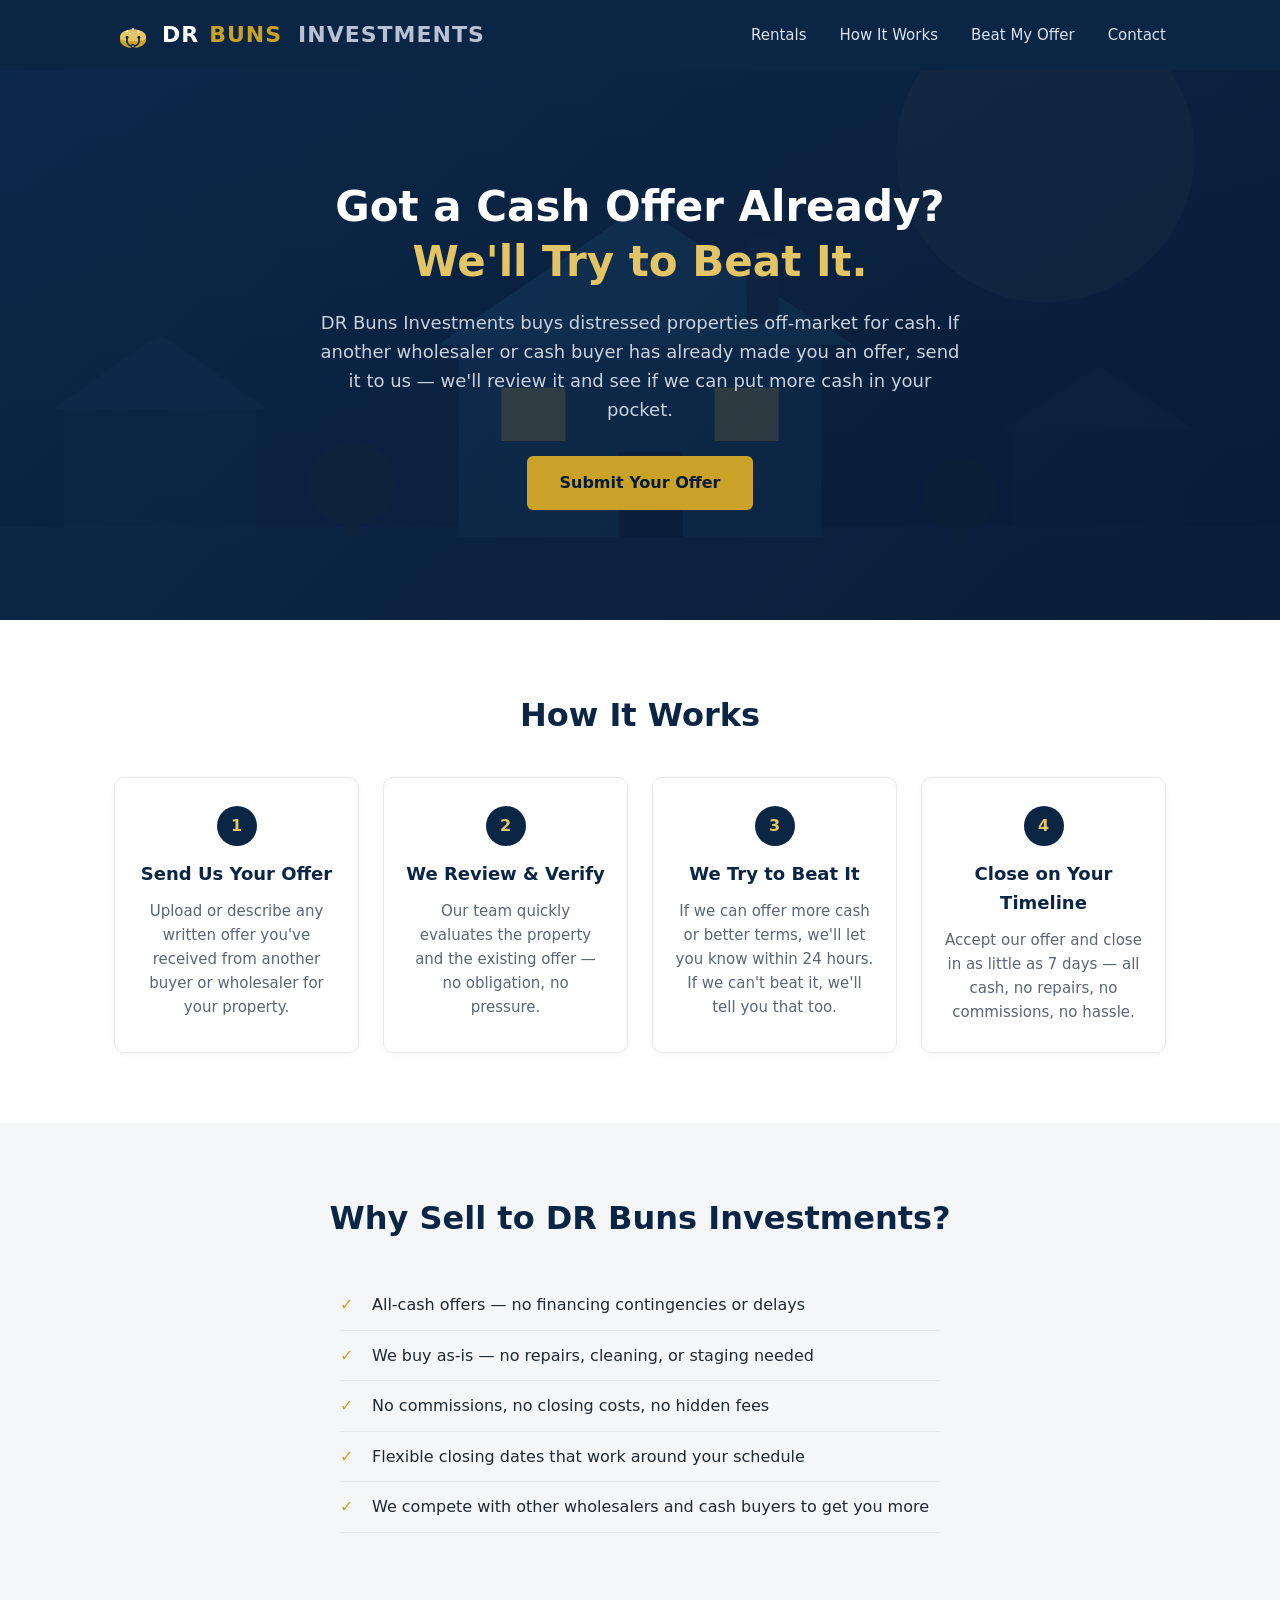
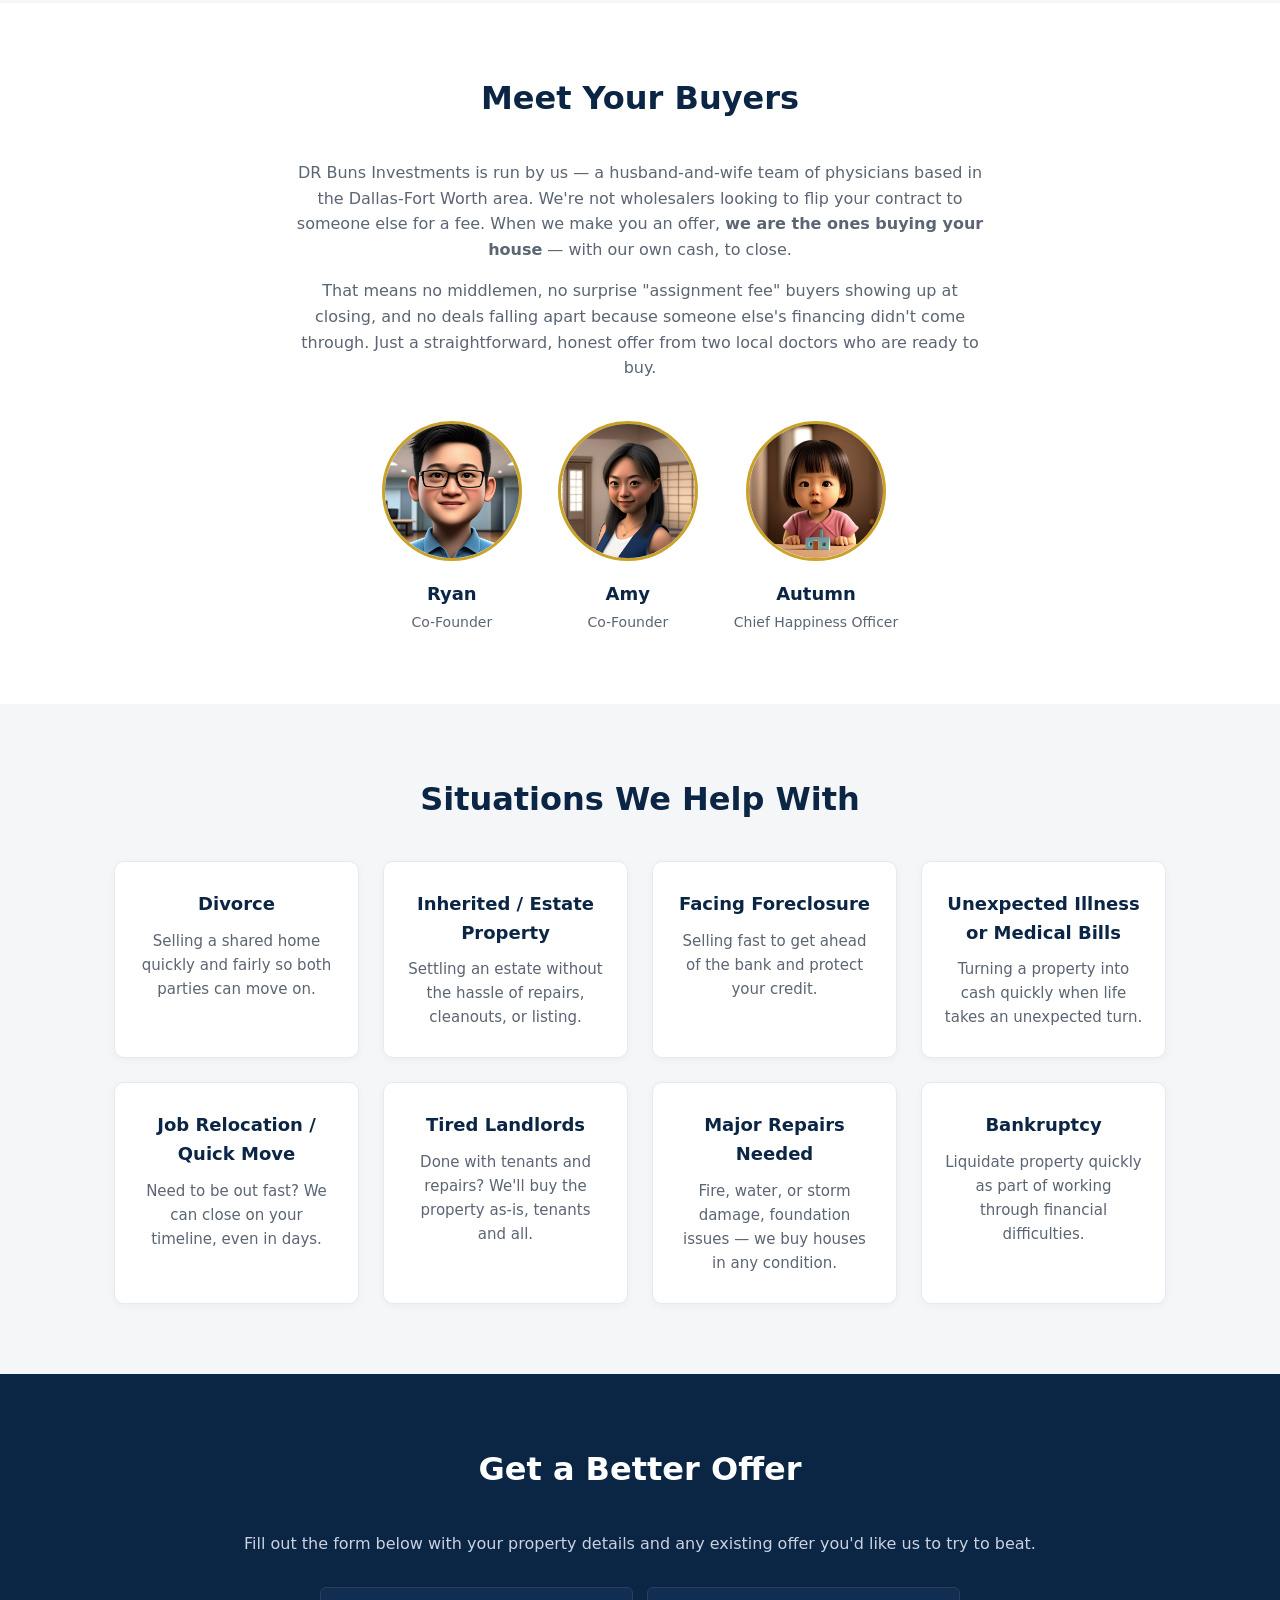
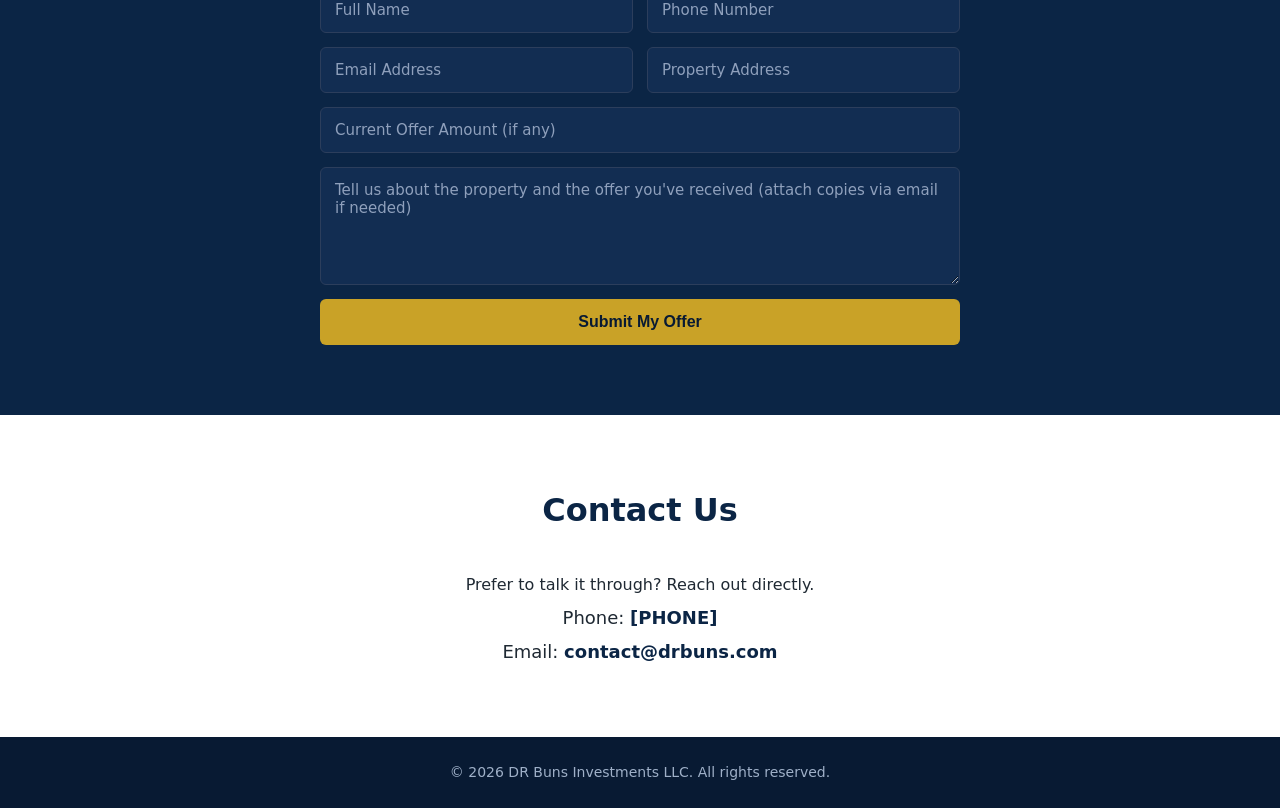
==== sell/index.html @ 68245319 "Moved sell side onto /sell/ subdirectory and made home page into more tenant-centered storefront wit" ====
<!DOCTYPE html>
<html lang="en">
<head>
  <meta charset="UTF-8" />
  <meta name="viewport" content="width=device-width, initial-scale=1.0" />
  <title>Sell Your House Fast | DR Buns Investments</title>
  <meta name="description" content="Sell your distressed property off-market. Bring us any written cash offer and we'll try to beat it. Fast, fair, all-cash closings." />
  <link rel="stylesheet" href="../style.css" />
</head>
<body>
  <header class="header">
    <div class="container header-inner">
      <a href="/" class="logo"><img src="../assets/logo.svg" alt="Dr Buns logo" class="logo-icon" /> DR <span>BUNS</span> <small>INVESTMENTS</small></a>
      <nav>
        <a href="/#listings">Rentals</a>
        <a href="#how-it-works">How It Works</a>
        <a href="#beat-offer">Beat My Offer</a>
        <a href="#contact">Contact</a>
      </nav>
    </div>
  </header>

  <section class="hero">
    <div class="container hero-inner">
      <h1>Got a Cash Offer Already? <br><span>We'll Try to Beat It.</span></h1>
      <p>DR Buns Investments buys distressed properties off-market for cash. If another wholesaler or cash buyer has already made you an offer, send it to us &mdash; we'll review it and see if we can put more cash in your pocket.</p>
      <a href="#beat-offer" class="btn btn-primary">Submit Your Offer</a>
    </div>
  </section>

  <section class="section" id="how-it-works">
    <div class="container">
      <h2>How It Works</h2>
      <div class="cards">
        <div class="card">
          <div class="card-number">1</div>
          <h3>Send Us Your Offer</h3>
          <p>Upload or describe any written offer you've received from another buyer or wholesaler for your property.</p>
        </div>
        <div class="card">
          <div class="card-number">2</div>
          <h3>We Review &amp; Verify</h3>
          <p>Our team quickly evaluates the property and the existing offer &mdash; no obligation, no pressure.</p>
        </div>
        <div class="card">
          <div class="card-number">3</div>
          <h3>We Try to Beat It</h3>
          <p>If we can offer more cash or better terms, we'll let you know within 24 hours. If we can't beat it, we'll tell you that too.</p>
        </div>
        <div class="card">
          <div class="card-number">4</div>
          <h3>Close on Your Timeline</h3>
          <p>Accept our offer and close in as little as 7 days &mdash; all cash, no repairs, no commissions, no hassle.</p>
        </div>
      </div>
    </div>
  </section>

  <section class="section alt" id="why">
    <div class="container">
      <h2>Why Sell to DR Buns Investments?</h2>
      <ul class="benefits">
        <li>All-cash offers &mdash; no financing contingencies or delays</li>
        <li>We buy as-is &mdash; no repairs, cleaning, or staging needed</li>
        <li>No commissions, no closing costs, no hidden fees</li>
        <li>Flexible closing dates that work around your schedule</li>
        <li>We compete with other wholesalers and cash buyers to get you more</li>
      </ul>
    </div>
  </section>

  <section class="section" id="about">
    <div class="container about-inner">
      <h2>Meet Your Buyers</h2>
      <div class="about-content">
        <p>DR Buns Investments is run by us &mdash; a husband-and-wife team of physicians based in the Dallas-Fort Worth area. We're not wholesalers looking to flip your contract to someone else for a fee. When we make you an offer, <strong>we are the ones buying your house</strong> &mdash; with our own cash, to close.</p>
        <p>That means no middlemen, no surprise "assignment fee" buyers showing up at closing, and no deals falling apart because someone else's financing didn't come through. Just a straightforward, honest offer from two local doctors who are ready to buy.</p>
      </div>
      <div class="team">
        <div class="team-member">
          <img src="../assets/ryan.jpeg" alt="Ryan" />
          <h3>Ryan</h3>
          <p>Co-Founder</p>
        </div>
        <div class="team-member">
          <img src="../assets/amy.jpeg" alt="Amy" />
          <h3>Amy</h3>
          <p>Co-Founder</p>
        </div>
        <div class="team-member">
          <img src="../assets/autumn.jpeg" alt="Autumn" />
          <h3>Autumn</h3>
          <p>Chief Happiness Officer</p>
        </div>
      </div>
    </div>
  </section>

  <section class="section alt" id="situations">
    <div class="container">
      <h2>Situations We Help With</h2>
      <div class="cards">
        <div class="card">
          <h3>Divorce</h3>
          <p>Selling a shared home quickly and fairly so both parties can move on.</p>
        </div>
        <div class="card">
          <h3>Inherited / Estate Property</h3>
          <p>Settling an estate without the hassle of repairs, cleanouts, or listing.</p>
        </div>
        <div class="card">
          <h3>Facing Foreclosure</h3>
          <p>Selling fast to get ahead of the bank and protect your credit.</p>
        </div>
        <div class="card">
          <h3>Unexpected Illness or Medical Bills</h3>
          <p>Turning a property into cash quickly when life takes an unexpected turn.</p>
        </div>
        <div class="card">
          <h3>Job Relocation / Quick Move</h3>
          <p>Need to be out fast? We can close on your timeline, even in days.</p>
        </div>
        <div class="card">
          <h3>Tired Landlords</h3>
          <p>Done with tenants and repairs? We'll buy the property as-is, tenants and all.</p>
        </div>
        <div class="card">
          <h3>Major Repairs Needed</h3>
          <p>Fire, water, or storm damage, foundation issues &mdash; we buy houses in any condition.</p>
        </div>
        <div class="card">
          <h3>Bankruptcy</h3>
          <p>Liquidate property quickly as part of working through financial difficulties.</p>
        </div>
      </div>
    </div>
  </section>

  <section class="section highlight" id="beat-offer">
    <div class="container form-section">
      <h2>Get a Better Offer</h2>
      <p>Fill out the form below with your property details and any existing offer you'd like us to try to beat.</p>
      <form class="contact-form" action="https://formspree.io/f/yourFormID" method="POST">
        <div class="form-row">
          <input type="text" name="name" placeholder="Full Name" required />
          <input type="tel" name="phone" placeholder="Phone Number" required />
        </div>
        <div class="form-row">
          <input type="email" name="email" placeholder="Email Address" required />
          <input type="text" name="property_address" placeholder="Property Address" required />
        </div>
        <div class="form-row">
          <input type="text" name="current_offer" placeholder="Current Offer Amount (if any)" />
        </div>
        <textarea name="details" placeholder="Tell us about the property and the offer you've received (attach copies via email if needed)" rows="5"></textarea>
        <button type="submit" class="btn btn-primary">Submit My Offer</button>
      </form>
    </div>
  </section>

  <section class="section" id="contact">
    <div class="container contact-inner">
      <h2>Contact Us</h2>
      <p>Prefer to talk it through? Reach out directly.</p>
      <p class="contact-detail">Phone: <a href="tel:+10000000000">[PHONE]</a></p>
      <p class="contact-detail">Email: <a href="mailto:contact@drbuns.com">contact@drbuns.com</a></p>
    </div>
  </section>

  <footer class="footer">
    <div class="container">
      <p>&copy; <span id="year"></span> DR Buns Investments LLC. All rights reserved.</p>
    </div>
  </footer>

  <script src="../script.js"></script>
</body>
</html>
---- style.css ----
:root {
  --navy: #0b2545;
  --navy-dark: #081a33;
  --gold: #c9a227;
  --gold-light: #e3c565;
  --gray: #f5f6f8;
  --text: #1f2933;
  --muted: #5b6573;
}

* { margin: 0; padding: 0; box-sizing: border-box; }

body {
  font-family: 'Segoe UI', system-ui, -apple-system, sans-serif;
  color: var(--text);
  line-height: 1.6;
}

.container {
  max-width: 1100px;
  margin: 0 auto;
  padding: 0 24px;
}

/* Sell banner */
.sell-banner {
  background: var(--gold);
  color: var(--navy-dark);
  text-align: center;
  padding: 10px 24px;
  font-size: 15px;
  font-weight: 600;
  display: flex;
  align-items: center;
  justify-content: center;
  gap: 12px;
}

.sell-banner a {
  color: var(--navy-dark);
  font-weight: 800;
  text-decoration: underline;
  white-space: nowrap;
}

.sell-banner a:hover { opacity: 0.75; }

/* Logo as link */
a.logo { text-decoration: none; }

/* Header */
.header {
  background: var(--navy);
  position: sticky;
  top: 0;
  z-index: 100;
}

.header-inner {
  display: flex;
  align-items: center;
  justify-content: space-between;
  height: 70px;
}

.logo {
  color: #fff;
  font-weight: 800;
  font-size: 22px;
  letter-spacing: 1px;
  display: flex;
  align-items: center;
  gap: 10px;
}

.logo-icon {
  width: 38px;
  height: 38px;
}

.logo span { color: var(--gold); }
.logo small { font-weight: 800; font-size: inherit; color: #b8c2d4; margin-left: 6px; }

nav a {
  color: #dbe2ee;
  text-decoration: none;
  margin-left: 28px;
  font-size: 15px;
  transition: color 0.2s;
}

nav a:hover { color: var(--gold-light); }

/* Hero */
.hero {
  background: linear-gradient(135deg, rgba(11,37,69,0.75) 0%, rgba(8,26,51,0.85) 100%), url('assets/hero-bg.svg');
  background-size: cover;
  background-position: center;
  color: #fff;
  padding: 110px 0;
  text-align: center;
}

.hero h1 {
  font-size: 42px;
  font-weight: 800;
  line-height: 1.3;
  margin-bottom: 20px;
}

.hero h1 span { color: var(--gold-light); }

.hero p {
  max-width: 640px;
  margin: 0 auto 32px;
  color: #c9d2e0;
  font-size: 18px;
}

.btn {
  display: inline-block;
  padding: 14px 32px;
  border-radius: 6px;
  font-weight: 700;
  text-decoration: none;
  font-size: 16px;
  border: none;
  cursor: pointer;
  transition: transform 0.15s, box-shadow 0.15s;
}

.btn-primary {
  background: var(--gold);
  color: var(--navy-dark);
}

.btn-primary:hover {
  background: var(--gold-light);
  transform: translateY(-2px);
}

/* Sections */
.section {
  padding: 70px 0;
}

.section.alt { background: var(--gray); }

.section h2 {
  text-align: center;
  font-size: 32px;
  color: var(--navy);
  margin-bottom: 36px;
}

/* Cards */
.cards {
  display: grid;
  grid-template-columns: repeat(auto-fit, minmax(220px, 1fr));
  gap: 24px;
}

.card {
  background: #fff;
  border: 1px solid #e6e9ee;
  border-radius: 10px;
  padding: 28px 22px;
  text-align: center;
  box-shadow: 0 2px 8px rgba(11,37,69,0.04);
}

.card-number {
  width: 40px;
  height: 40px;
  line-height: 40px;
  background: var(--navy);
  color: var(--gold-light);
  border-radius: 50%;
  font-weight: 800;
  margin: 0 auto 14px;
}

.card h3 {
  color: var(--navy);
  margin-bottom: 10px;
  font-size: 18px;
}

.card p { color: var(--muted); font-size: 15px; }

/* Benefits */
.benefits {
  list-style: none;
  max-width: 600px;
  margin: 0 auto;
}

.benefits li {
  padding: 12px 0 12px 32px;
  border-bottom: 1px solid #e6e9ee;
  position: relative;
  font-size: 16px;
}

.benefits li::before {
  content: "✓";
  position: absolute;
  left: 0;
  color: var(--gold);
  font-weight: 800;
}

/* About */
.about-content {
  max-width: 700px;
  margin: 0 auto;
  text-align: center;
}

.about-content p {
  margin-bottom: 16px;
  color: var(--muted);
  font-size: 16px;
}

.team {
  display: flex;
  justify-content: center;
  gap: 36px;
  margin-top: 40px;
  flex-wrap: wrap;
}

.team-member {
  text-align: center;
}

.team-member img {
  width: 140px;
  height: 140px;
  border-radius: 50%;
  object-fit: cover;
  border: 3px solid var(--gold);
  margin-bottom: 12px;
}

.team-member h3 {
  color: var(--navy);
  font-size: 18px;
  margin-bottom: 2px;
}

.team-member p {
  color: var(--muted);
  font-size: 14px;
}

/* Form */
.highlight {
  background: var(--navy);
  color: #fff;
}

.form-section { text-align: center; }
.form-section h2 { color: #fff; }
.form-section > p { color: #c9d2e0; margin-bottom: 30px; }

.contact-form {
  max-width: 640px;
  margin: 0 auto;
  display: flex;
  flex-direction: column;
  gap: 14px;
}

.form-row {
  display: flex;
  gap: 14px;
}

.form-row input { flex: 1; }

.contact-form input,
.contact-form textarea {
  width: 100%;
  padding: 13px 14px;
  border-radius: 6px;
  border: 1px solid #2c3e5c;
  background: #122d52;
  color: #fff;
  font-size: 15px;
  font-family: inherit;
}

.contact-form input::placeholder,
.contact-form textarea::placeholder {
  color: #8fa0bc;
}

.contact-form input:focus,
.contact-form textarea:focus {
  outline: 2px solid var(--gold);
}

/* Contact */
.contact-inner { text-align: center; }
.contact-detail { font-size: 18px; margin-top: 6px; }
.contact-detail a { color: var(--navy); font-weight: 700; text-decoration: none; }

/* Footer */
.footer {
  background: var(--navy-dark);
  color: #9fb0c8;
  text-align: center;
  padding: 24px 0;
  font-size: 14px;
}

/* Rentals hero — no house illustration, clean warm gradient */
.rentals-hero {
  background: linear-gradient(135deg, var(--navy) 0%, var(--navy-dark) 100%);
}

/* Listings */
.listings-intro {
  text-align: center;
  color: var(--muted);
  margin-top: -20px;
  margin-bottom: 36px;
}

.listings-grid {
  display: grid;
  grid-template-columns: repeat(auto-fill, minmax(320px, 1fr));
  gap: 28px;
}

.listing-card {
  border-radius: 12px;
  overflow: hidden;
  border: 1px solid #e8ddd5;
  box-shadow: 0 2px 12px rgba(138,75,50,0.07);
  background: #fff;
}

.listing-photo {
  width: 100%;
  height: 200px;
  object-fit: cover;
}

.listing-photo-placeholder {
  background: #f0e6dc;
  display: flex;
  align-items: center;
  justify-content: center;
  color: var(--muted);
  font-size: 14px;
}

.listing-info {
  padding: 20px;
}

.listing-address {
  font-size: 17px;
  color: var(--navy);
  margin-bottom: 8px;
}

.listing-meta {
  display: flex;
  gap: 14px;
  font-size: 14px;
  color: var(--muted);
  margin-bottom: 10px;
}

.listing-meta span::before {
  content: "· ";
}

.listing-meta span:first-child::before { content: ""; }

.listing-price {
  font-size: 20px;
  font-weight: 800;
  color: var(--navy);
  margin-bottom: 8px;
}

.listing-desc {
  font-size: 14px;
  color: var(--muted);
  margin-bottom: 16px;
}

.btn-sm {
  padding: 9px 20px;
  font-size: 14px;
}

@media (max-width: 640px) {
  nav a { margin-left: 14px; font-size: 13px; }
  .hero h1 { font-size: 30px; }
  .form-row { flex-direction: column; }
}
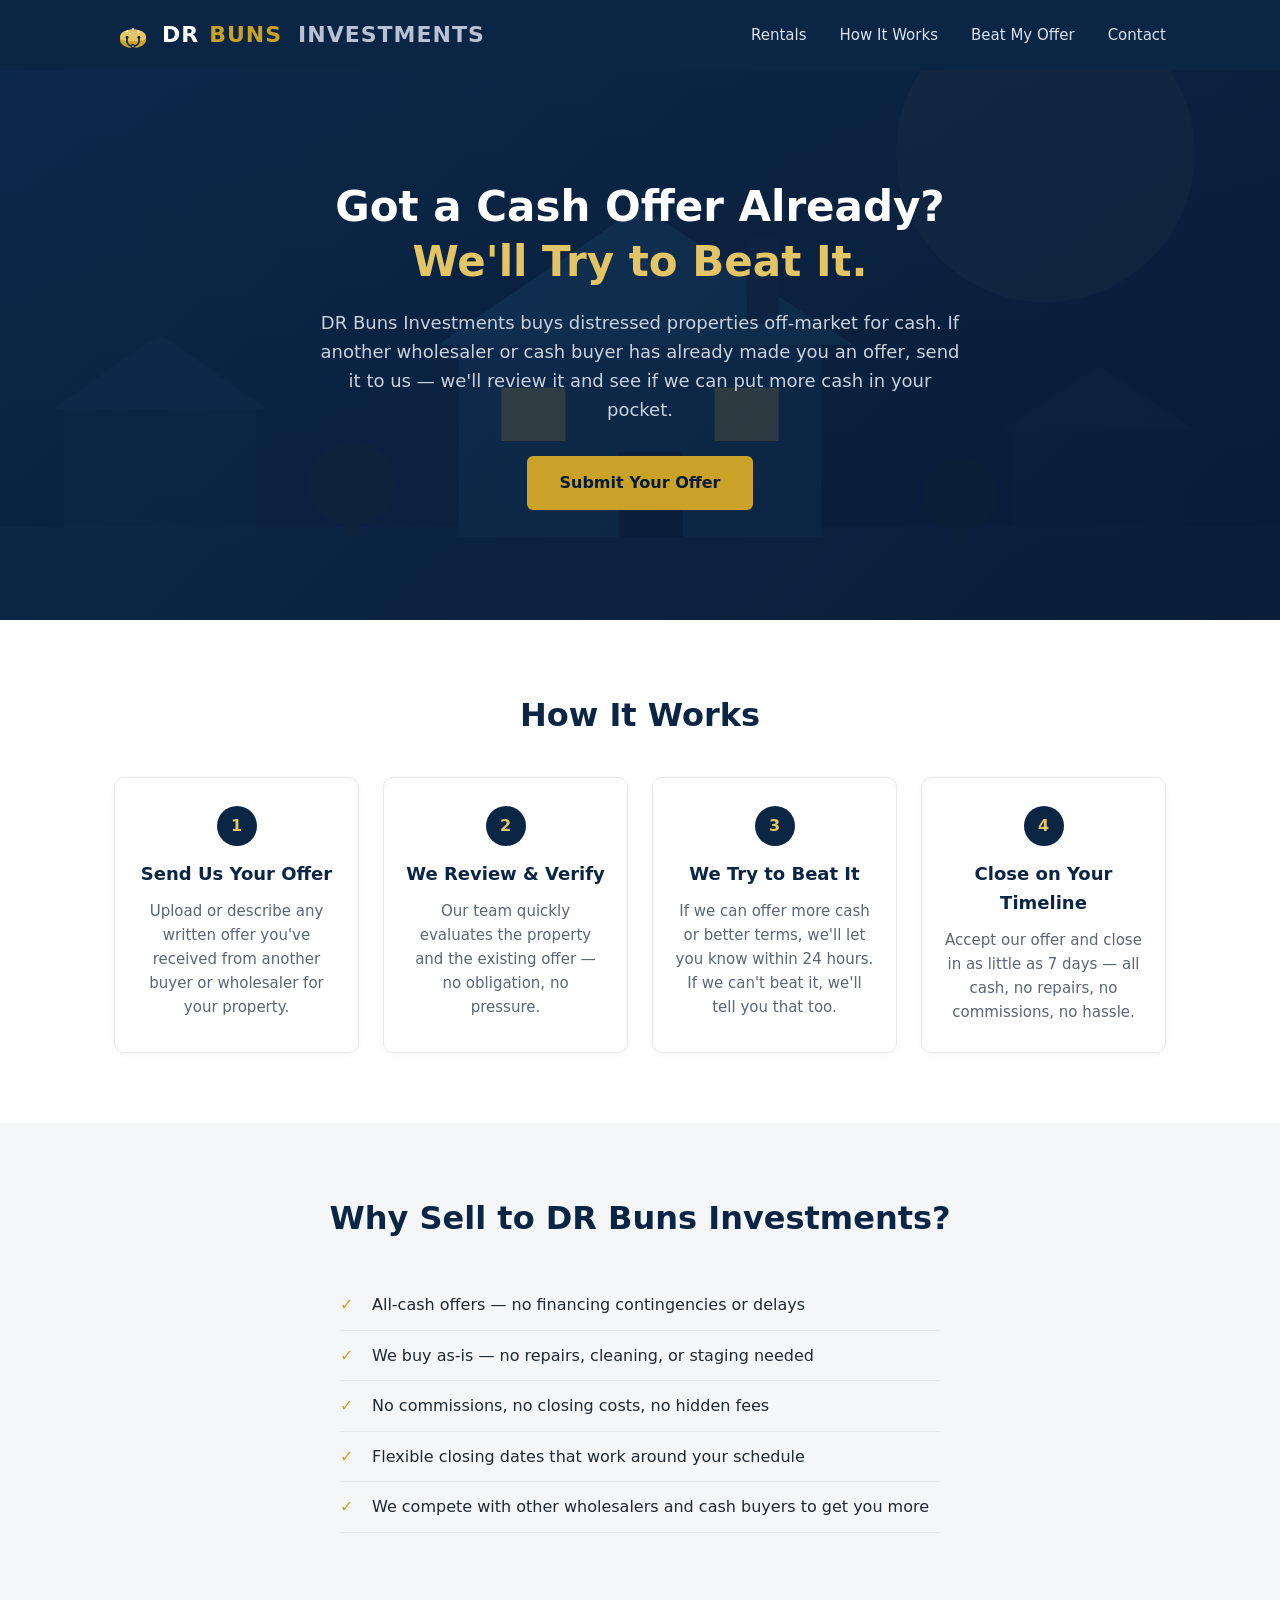
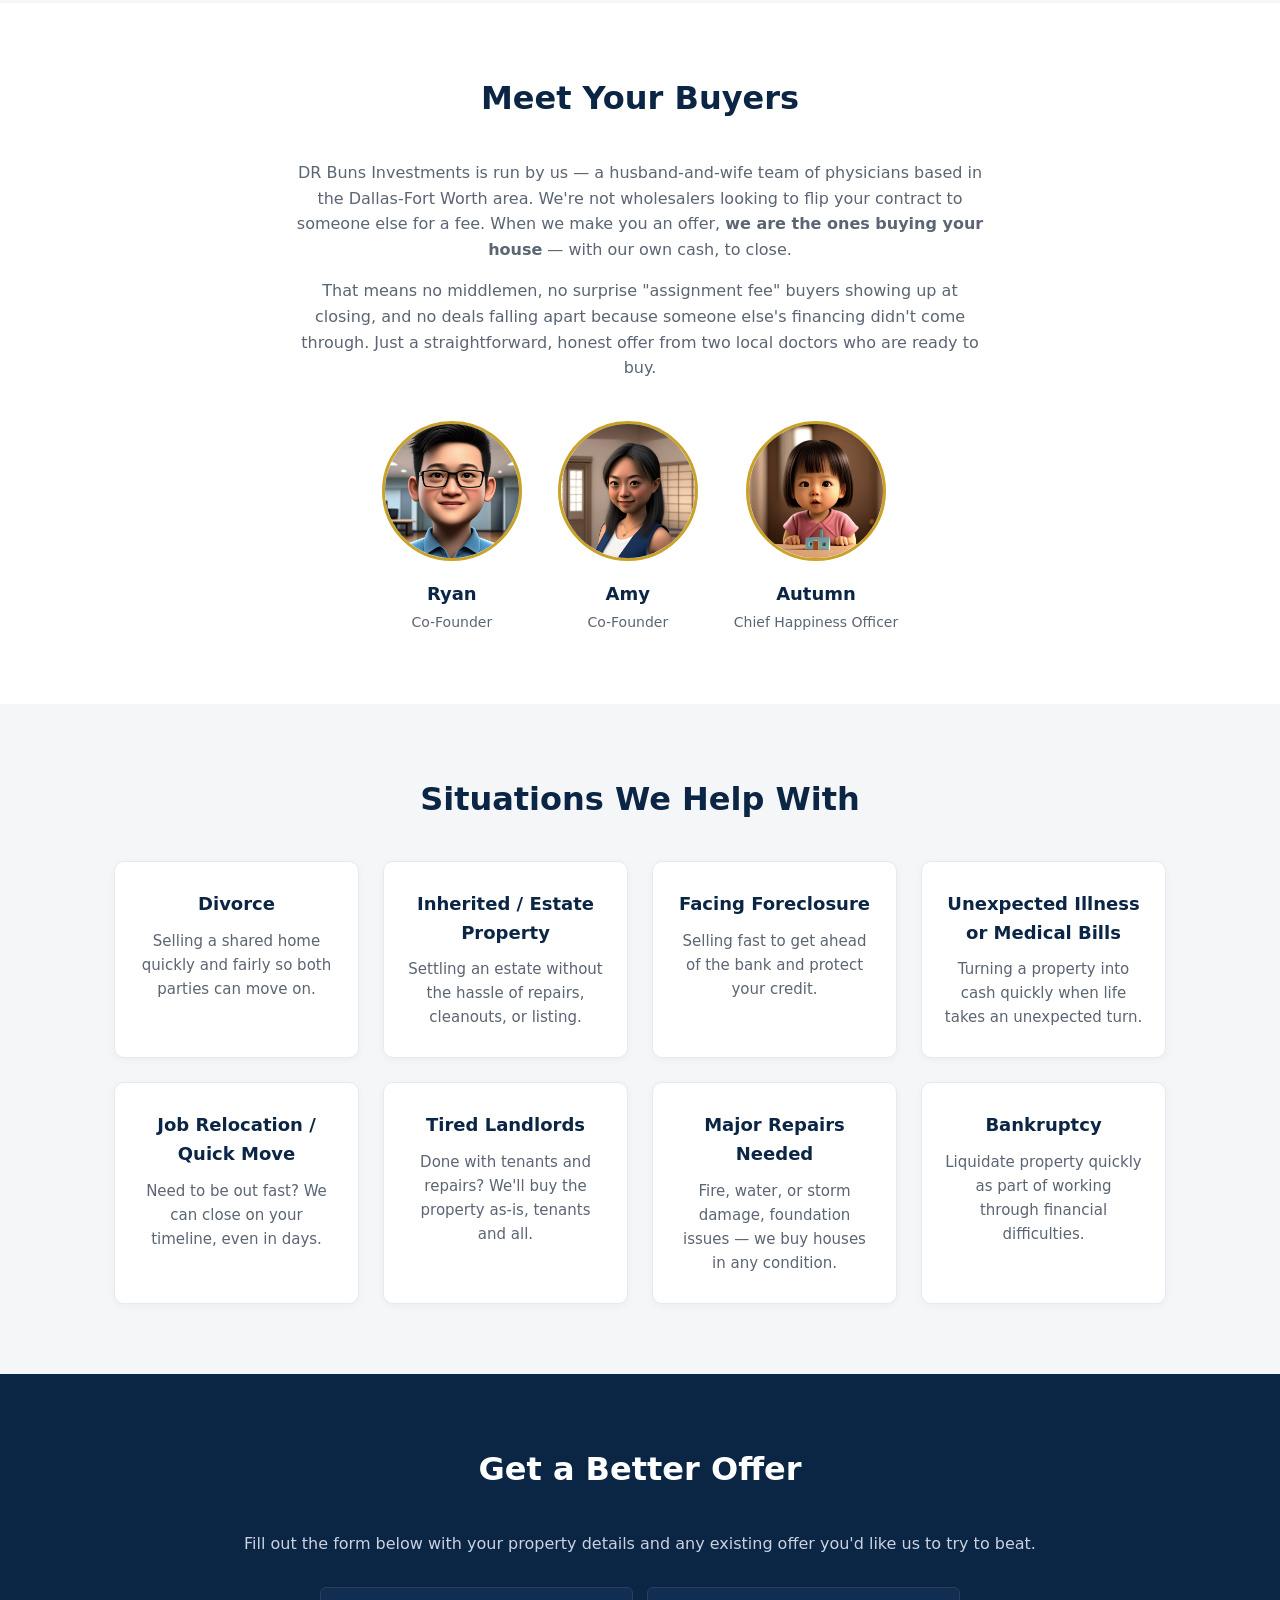
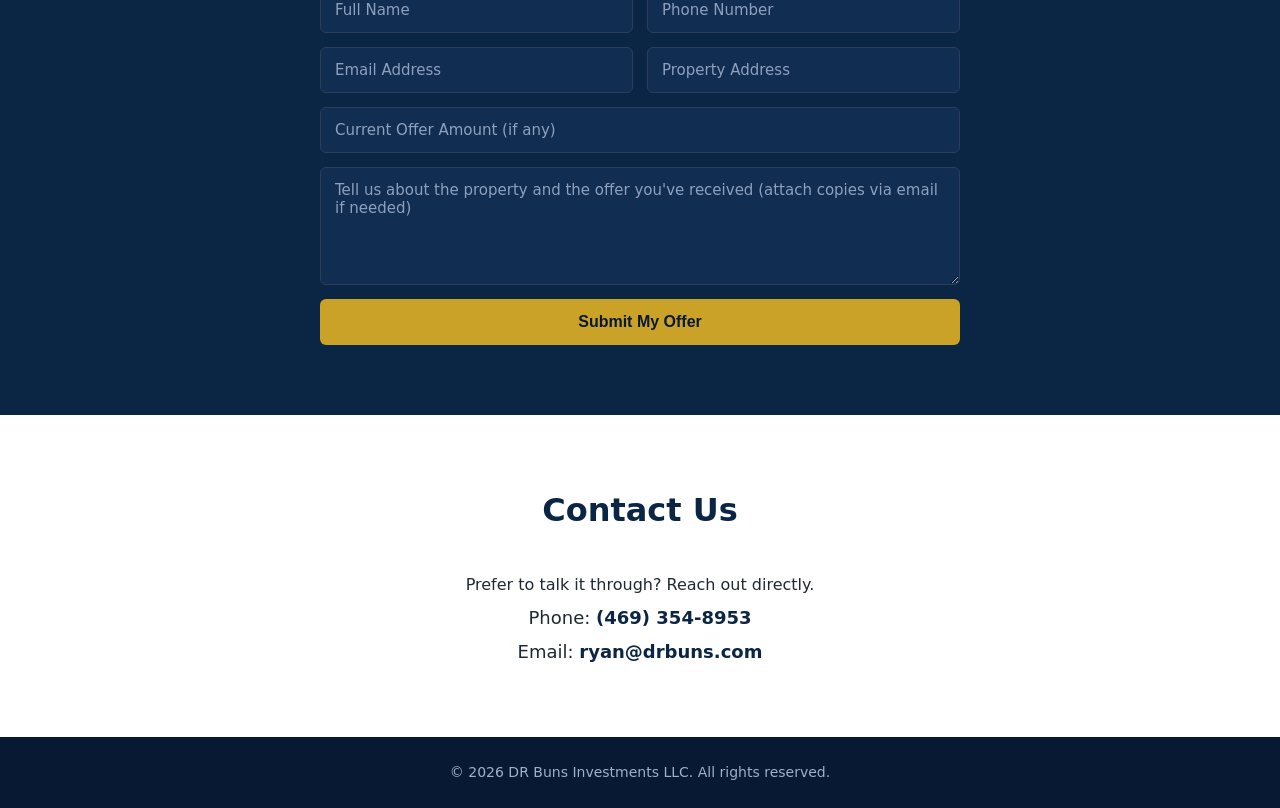
==== commit 141fa4d5: "Updated business phone number to (469) 354-8953 Updated business phone number to (469) 354-8953" ====
--- a/sell/index.html
+++ b/sell/index.html
@@ -162,8 +162,8 @@
     <div class="container contact-inner">
       <h2>Contact Us</h2>
       <p>Prefer to talk it through? Reach out directly.</p>
-      <p class="contact-detail">Phone: <a href="tel:+10000000000">[PHONE]</a></p>
-      <p class="contact-detail">Email: <a href="mailto:contact@drbuns.com">contact@drbuns.com</a></p>
+      <p class="contact-detail">Phone: <a href="tel:+14693548953">(469) 354-8953</a></p>
+      <p class="contact-detail">Email: <a href="mailto:ryan@drbuns.com">ryan@drbuns.com</a></p>
     </div>
   </section>
 
